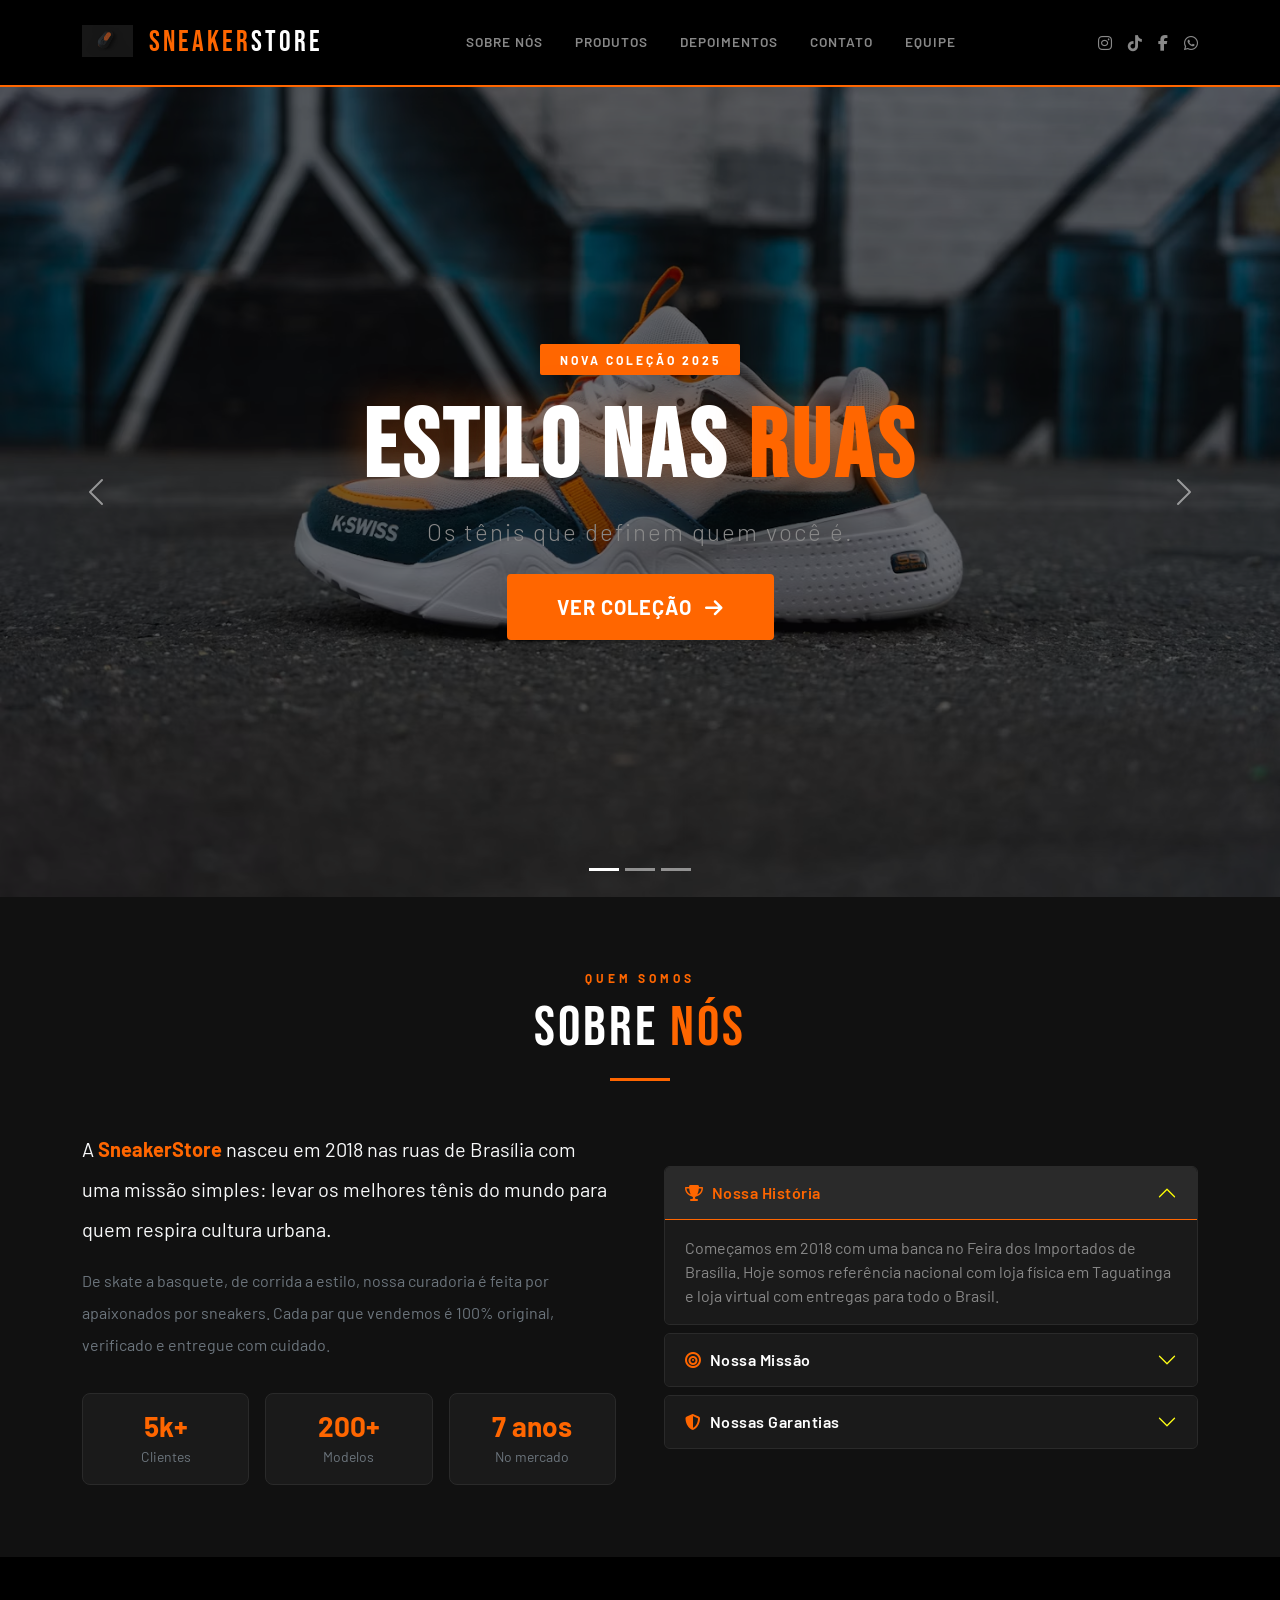
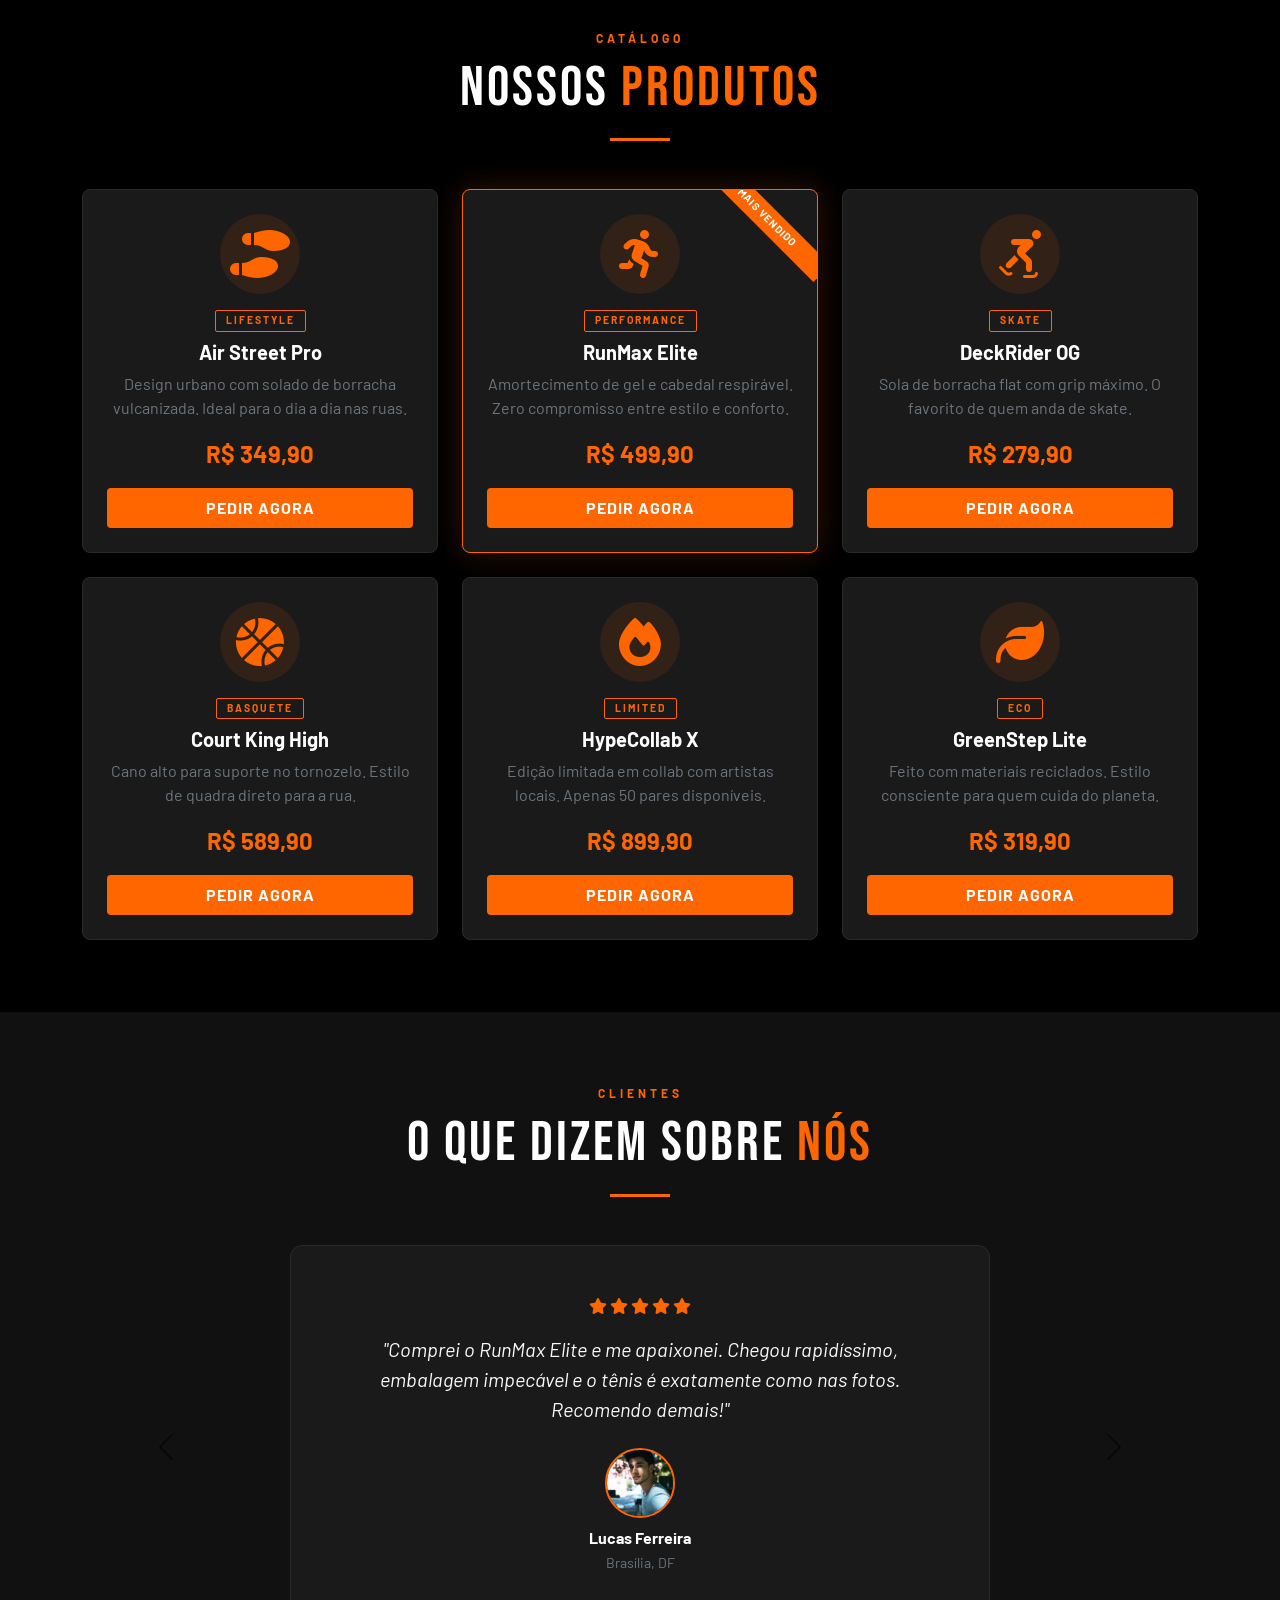
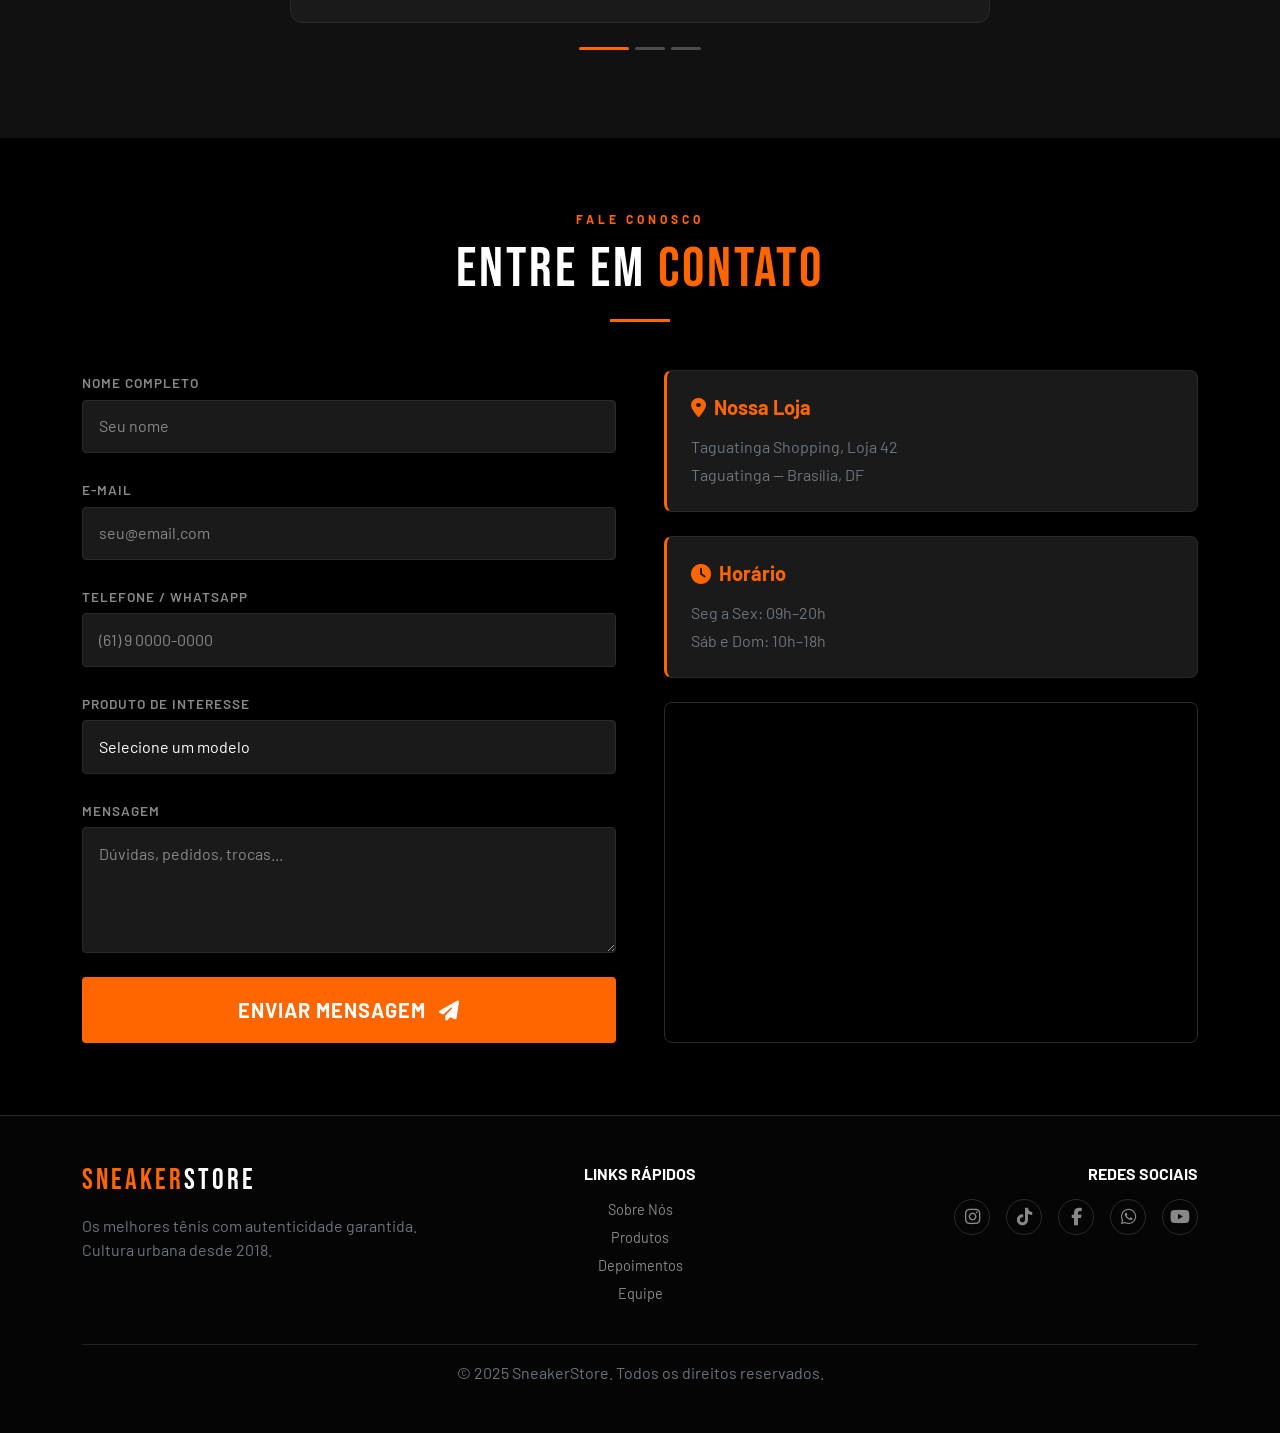
==== index.html @ 0b619783 "Part1" ====
<!DOCTYPE html>
<html lang="pt-br">
<head>
  <meta charset="UTF-8">
  <meta name="viewport" content="width=device-width, initial-scale=1.0">
  <title>SneakerStore | Tênis & Cultura Urbana</title>

  <!-- Bootstrap CSS (local) -->
  <link rel="stylesheet" href="vendor/bootstrap/bootstrap.min.css">

  <!-- Font Awesome via CDN -->
  <link rel="stylesheet" href="https://cdnjs.cloudflare.com/ajax/libs/font-awesome/6.5.0/css/all.min.css">

  <!-- Google Fonts -->
  <link href="https://fonts.googleapis.com/css2?family=Bebas+Neue&family=Barlow:wght@400;600;700&display=swap" rel="stylesheet">

  <!-- CSS Personalizado -->
  <link rel="stylesheet" href="css/estilo.css">
</head>
<body>

  <!-- ================================================
       NAVBAR
  ================================================= -->
  <nav class="navbar navbar-expand-lg navbar-dark sticky-top" id="navbar-principal">
    <div class="container">
      <a class="navbar-brand logo-marca" href="#">
        <img src="img/logo.png" alt="SneakerStore" class="img-logo">
        <span class="letra-laranja">SNEAKER</span>STORE
      </a>
      <button class="navbar-toggler border-0" type="button"
        data-bs-toggle="collapse" data-bs-target="#navMenu">
        <span class="navbar-toggler-icon"></span>
      </button>
      <div class="collapse navbar-collapse" id="navMenu">
        <ul class="navbar-nav mx-auto gap-2">
          <li class="nav-item">
            <a class="nav-link nav-link-custom" href="#sobre">Sobre Nós</a>
          </li>
          <li class="nav-item">
            <a class="nav-link nav-link-custom" href="#produtos">Produtos</a>
          </li>
          <li class="nav-item">
            <a class="nav-link nav-link-custom" href="#depoimentos">Depoimentos</a>
          </li>
          <li class="nav-item">
            <a class="nav-link nav-link-custom" href="#contato">Contato</a>
          </li>
          <li class="nav-item">
            <a class="nav-link nav-link-custom" href="equipe.html">Equipe</a>
          </li>
        </ul>
        <!-- Ícones Sociais na Navbar -->
        <div class="d-flex gap-3 align-items-center ms-lg-3 mt-3 mt-lg-0">
          <a href="#" class="icone-social" title="Instagram"><i class="fab fa-instagram"></i></a>
          <a href="#" class="icone-social" title="TikTok"><i class="fab fa-tiktok"></i></a>
          <a href="#" class="icone-social" title="Facebook"><i class="fab fa-facebook-f"></i></a>
          <a href="#" class="icone-social" title="WhatsApp"><i class="fab fa-whatsapp"></i></a>
        </div>
      </div>
    </div>
  </nav>

  <!-- ================================================
       HEADER — CAROUSEL DE DESTAQUE
  ================================================= -->
  <header>
    <div id="carouselDestaque" class="carousel slide carousel-fade" data-bs-ride="carousel" data-bs-interval="4000">
      <div class="carousel-indicators">
        <button type="button" data-bs-target="#carouselDestaque" data-bs-slide-to="0" class="active"></button>
        <button type="button" data-bs-target="#carouselDestaque" data-bs-slide-to="1"></button>
        <button type="button" data-bs-target="#carouselDestaque" data-bs-slide-to="2"></button>
      </div>

      <div class="carousel-inner">

        <!-- Slide 1 -->
        <div class="carousel-item active">
          <img src="img/destaque1.jpg" class="d-block w-100 img-banner" alt="Tênis Streetwear">
          <div class="carousel-caption-custom d-flex align-items-center justify-content-center text-center text-white">
            <div class="container">
              <p class="badge-destaque mb-3">NOVA COLEÇÃO 2025</p>
              <h1 class="display-1 fw-bold titulo-hero">
                ESTILO NAS <span class="letra-laranja">RUAS</span>
              </h1>
              <p class="lead fs-4 mb-4 subtitulo-hero">Os tênis que definem quem você é.</p>
              <a href="#produtos" class="btn btn-laranja btn-lg px-5 py-3">
                VER COLEÇÃO <i class="fas fa-arrow-right ms-2"></i>
              </a>
            </div>
          </div>
        </div>

        <!-- Slide 2 -->
        <div class="carousel-item">
          <img src="img/destaque2.jpg" class="d-block w-100 img-banner" alt="Loja de Tênis">
          <div class="carousel-caption-custom d-flex align-items-center justify-content-center text-center text-white">
            <div class="container">
              <p class="badge-destaque mb-3">FRETE GRÁTIS</p>
              <h1 class="display-1 fw-bold titulo-hero">
                COMPRAS ACIMA DE <span class="letra-laranja">R$299</span>
              </h1>
              <p class="lead fs-4 mb-4 subtitulo-hero">Entrega rápida para todo o Brasil.</p>
              <a href="#contato" class="btn btn-laranja btn-lg px-5 py-3">
                COMPRAR AGORA <i class="fas fa-shopping-cart ms-2"></i>
              </a>
            </div>
          </div>
        </div>

        <!-- Slide 3 -->
        <div class="carousel-item">
          <img src="img/destaque3.jpg" class="d-block w-100 img-banner" alt="Pessoa usando tênis">
          <div class="carousel-caption-custom d-flex align-items-center justify-content-center text-center text-white">
            <div class="container">
              <p class="badge-destaque mb-3">100% ORIGINAIS</p>
              <h1 class="display-1 fw-bold titulo-hero">
                AUTENTICIDADE <span class="letra-laranja">GARANTIDA</span>
              </h1>
              <p class="lead fs-4 mb-4 subtitulo-hero">Cada par verificado por especialistas.</p>
              <a href="#sobre" class="btn btn-outline-light btn-lg px-5 py-3">
                SAIBA MAIS <i class="fas fa-info-circle ms-2"></i>
              </a>
            </div>
          </div>
        </div>

      </div>

      <button class="carousel-control-prev" type="button" data-bs-target="#carouselDestaque" data-bs-slide="prev">
        <span class="carousel-control-prev-icon"></span>
      </button>
      <button class="carousel-control-next" type="button" data-bs-target="#carouselDestaque" data-bs-slide="next">
        <span class="carousel-control-next-icon"></span>
      </button>
    </div>
  </header>

  <!-- ================================================
       SEÇÃO 1 — SOBRE NÓS
  ================================================= -->
  <section id="sobre" class="py-5 secao-escura">
    <div class="container py-4">
      <div class="text-center mb-5">
        <span class="secao-label">QUEM SOMOS</span>
        <h2 class="secao-titulo">Sobre <span class="letra-laranja">Nós</span></h2>
        <div class="divisor-laranja mx-auto"></div>
      </div>

      <div class="row align-items-center g-5">
        <div class="col-lg-6">
          <p class="fs-5 text-light lh-lg">
            A <strong class="letra-laranja">SneakerStore</strong> nasceu em 2018 nas ruas de Brasília com uma missão simples: levar os melhores tênis do mundo para quem respira cultura urbana.
          </p>
          <p class="text-secondary lh-lg">
            De skate a basquete, de corrida a estilo, nossa curadoria é feita por apaixonados por sneakers. Cada par que vendemos é 100% original, verificado e entregue com cuidado.
          </p>
          <div class="row g-3 mt-3">
            <div class="col-4 text-center">
              <div class="stat-box p-3">
                <h3 class="letra-laranja fw-bold mb-0">5k+</h3>
                <small class="text-secondary">Clientes</small>
              </div>
            </div>
            <div class="col-4 text-center">
              <div class="stat-box p-3">
                <h3 class="letra-laranja fw-bold mb-0">200+</h3>
                <small class="text-secondary">Modelos</small>
              </div>
            </div>
            <div class="col-4 text-center">
              <div class="stat-box p-3">
                <h3 class="letra-laranja fw-bold mb-0">7 anos</h3>
                <small class="text-secondary">No mercado</small>
              </div>
            </div>
          </div>
        </div>

        <div class="col-lg-6">
          <!-- ACCORDION SOBRE -->
          <div class="accordion accordion-custom" id="accordionSobre">
            <div class="accordion-item accordion-item-custom">
              <h2 class="accordion-header">
                <button class="accordion-button accordion-btn-custom" type="button"
                  data-bs-toggle="collapse" data-bs-target="#acc1">
                  <i class="fas fa-trophy me-2 letra-laranja"></i> Nossa História
                </button>
              </h2>
              <div id="acc1" class="accordion-collapse collapse show" data-bs-parent="#accordionSobre">
                <div class="accordion-body accordion-body-custom">
                  Começamos em 2018 com uma banca no Feira dos Importados de Brasília. Hoje somos referência nacional com loja física em Taguatinga e loja virtual com entregas para todo o Brasil.
                </div>
              </div>
            </div>

            <div class="accordion-item accordion-item-custom mt-2">
              <h2 class="accordion-header">
                <button class="accordion-button accordion-btn-custom collapsed" type="button"
                  data-bs-toggle="collapse" data-bs-target="#acc2">
                  <i class="fas fa-bullseye me-2 letra-laranja"></i> Nossa Missão
                </button>
              </h2>
              <div id="acc2" class="accordion-collapse collapse" data-bs-parent="#accordionSobre">
                <div class="accordion-body accordion-body-custom">
                  Democratizar o acesso aos melhores sneakers com autenticidade garantida, preço justo e atendimento que respeita a cultura do cliente.
                </div>
              </div>
            </div>

            <div class="accordion-item accordion-item-custom mt-2">
              <h2 class="accordion-header">
                <button class="accordion-button accordion-btn-custom collapsed" type="button"
                  data-bs-toggle="collapse" data-bs-target="#acc3">
                  <i class="fas fa-shield-alt me-2 letra-laranja"></i> Nossas Garantias
                </button>
              </h2>
              <div id="acc3" class="accordion-collapse collapse" data-bs-parent="#accordionSobre">
                <div class="accordion-body accordion-body-custom">
                  100% originais, troca grátis em até 30 dias, parcelamento em até 12x sem juros e entrega expressa para o Distrito Federal.
                </div>
              </div>
            </div>
          </div>
        </div>
      </div>
    </div>
  </section>

  <!-- ================================================
       SEÇÃO 2 — PRODUTOS
  ================================================= -->
  <section id="produtos" class="py-5 bg-black text-white">
    <div class="container py-4">
      <div class="text-center mb-5">
        <span class="secao-label">CATÁLOGO</span>
        <h2 class="secao-titulo">Nossos <span class="letra-laranja">Produtos</span></h2>
        <div class="divisor-laranja mx-auto"></div>
      </div>

      <div class="row g-4">

        <div class="col-md-6 col-lg-4">
          <div class="card card-produto h-100">
            <div class="card-body p-4 d-flex flex-column align-items-center text-center">
              <div class="icone-tenis mb-3">
                <i class="fas fa-shoe-prints fa-3x letra-laranja"></i>
              </div>
              <span class="badge-categoria mb-2">LIFESTYLE</span>
              <h5 class="fw-bold text-white">Air Street Pro</h5>
              <p class="text-secondary flex-grow-1">Design urbano com solado de borracha vulcanizada. Ideal para o dia a dia nas ruas.</p>
              <p class="fs-4 fw-bold letra-laranja mb-3">R$ 349,90</p>
              <a href="#contato" class="btn btn-laranja w-100">Pedir Agora</a>
            </div>
          </div>
        </div>

        <div class="col-md-6 col-lg-4">
          <div class="card card-produto card-destaque-produto h-100">
            <div class="badge-mais-vendido">MAIS VENDIDO</div>
            <div class="card-body p-4 d-flex flex-column align-items-center text-center">
              <div class="icone-tenis mb-3">
                <i class="fas fa-running fa-3x letra-laranja"></i>
              </div>
              <span class="badge-categoria mb-2">PERFORMANCE</span>
              <h5 class="fw-bold text-white">RunMax Elite</h5>
              <p class="text-secondary flex-grow-1">Amortecimento de gel e cabedal respirável. Zero compromisso entre estilo e conforto.</p>
              <p class="fs-4 fw-bold letra-laranja mb-3">R$ 499,90</p>
              <a href="#contato" class="btn btn-laranja w-100">Pedir Agora</a>
            </div>
          </div>
        </div>

        <div class="col-md-6 col-lg-4">
          <div class="card card-produto h-100">
            <div class="card-body p-4 d-flex flex-column align-items-center text-center">
              <div class="icone-tenis mb-3">
                <i class="fas fa-skating fa-3x letra-laranja"></i>
              </div>
              <span class="badge-categoria mb-2">SKATE</span>
              <h5 class="fw-bold text-white">DeckRider OG</h5>
              <p class="text-secondary flex-grow-1">Sola de borracha flat com grip máximo. O favorito de quem anda de skate.</p>
              <p class="fs-4 fw-bold letra-laranja mb-3">R$ 279,90</p>
              <a href="#contato" class="btn btn-laranja w-100">Pedir Agora</a>
            </div>
          </div>
        </div>

        <div class="col-md-6 col-lg-4">
          <div class="card card-produto h-100">
            <div class="card-body p-4 d-flex flex-column align-items-center text-center">
              <div class="icone-tenis mb-3">
                <i class="fas fa-basketball-ball fa-3x letra-laranja"></i>
              </div>
              <span class="badge-categoria mb-2">BASQUETE</span>
              <h5 class="fw-bold text-white">Court King High</h5>
              <p class="text-secondary flex-grow-1">Cano alto para suporte no tornozelo. Estilo de quadra direto para a rua.</p>
              <p class="fs-4 fw-bold letra-laranja mb-3">R$ 589,90</p>
              <a href="#contato" class="btn btn-laranja w-100">Pedir Agora</a>
            </div>
          </div>
        </div>

        <div class="col-md-6 col-lg-4">
          <div class="card card-produto h-100">
            <div class="card-body p-4 d-flex flex-column align-items-center text-center">
              <div class="icone-tenis mb-3">
                <i class="fas fa-fire fa-3x letra-laranja"></i>
              </div>
              <span class="badge-categoria mb-2">LIMITED</span>
              <h5 class="fw-bold text-white">HypeCollab X</h5>
              <p class="text-secondary flex-grow-1">Edição limitada em collab com artistas locais. Apenas 50 pares disponíveis.</p>
              <p class="fs-4 fw-bold letra-laranja mb-3">R$ 899,90</p>
              <a href="#contato" class="btn btn-laranja w-100">Pedir Agora</a>
            </div>
          </div>
        </div>

        <div class="col-md-6 col-lg-4">
          <div class="card card-produto h-100">
            <div class="card-body p-4 d-flex flex-column align-items-center text-center">
              <div class="icone-tenis mb-3">
                <i class="fas fa-leaf fa-3x letra-laranja"></i>
              </div>
              <span class="badge-categoria mb-2">ECO</span>
              <h5 class="fw-bold text-white">GreenStep Lite</h5>
              <p class="text-secondary flex-grow-1">Feito com materiais reciclados. Estilo consciente para quem cuida do planeta.</p>
              <p class="fs-4 fw-bold letra-laranja mb-3">R$ 319,90</p>
              <a href="#contato" class="btn btn-laranja w-100">Pedir Agora</a>
            </div>
          </div>
        </div>

      </div>
    </div>
  </section>

  <!-- ================================================
       SEÇÃO 3 — DEPOIMENTOS (CAROUSEL)
  ================================================= -->
  <section id="depoimentos" class="py-5 secao-escura">
    <div class="container py-4">
      <div class="text-center mb-5">
        <span class="secao-label">CLIENTES</span>
        <h2 class="secao-titulo">O que dizem sobre <span class="letra-laranja">nós</span></h2>
        <div class="divisor-laranja mx-auto"></div>
      </div>

      <div id="carouselDepoimentos" class="carousel slide" data-bs-ride="carousel" data-bs-interval="5000">
        <div class="carousel-inner">

          <div class="carousel-item active">
            <div class="depoimento-card mx-auto text-center p-5">
              <div class="estrelas mb-3">
                <i class="fas fa-star letra-laranja"></i>
                <i class="fas fa-star letra-laranja"></i>
                <i class="fas fa-star letra-laranja"></i>
                <i class="fas fa-star letra-laranja"></i>
                <i class="fas fa-star letra-laranja"></i>
              </div>
              <p class="fs-5 text-light fst-italic mb-4">
                "Comprei o RunMax Elite e me apaixonei. Chegou rapidíssimo, embalagem impecável e o tênis é exatamente como nas fotos. Recomendo demais!"
              </p>
              <div class="depoimento-avatar mx-auto mb-2">
                <img src="img/depoimento1.jpg" alt="Lucas Ferreira" class="img-depoimento">
              </div>
              <strong class="text-white d-block">Lucas Ferreira</strong>
              <small class="text-secondary">Brasília, DF</small>
            </div>
          </div>

          <div class="carousel-item">
            <div class="depoimento-card mx-auto text-center p-5">
              <div class="estrelas mb-3">
                <i class="fas fa-star letra-laranja"></i>
                <i class="fas fa-star letra-laranja"></i>
                <i class="fas fa-star letra-laranja"></i>
                <i class="fas fa-star letra-laranja"></i>
                <i class="fas fa-star letra-laranja"></i>
              </div>
              <p class="fs-5 text-light fst-italic mb-4">
                "Melhor loja de sneakers de Brasília, sem dúvida. Atendimento super atencioso e o produto chegou autenticado. Já é a terceira vez que compro!"
              </p>
              <div class="depoimento-avatar mx-auto mb-2">
                <img src="img/depoimento2.jpg" alt="Ana Carolina Silva" class="img-depoimento">
              </div>
              <strong class="text-white d-block">Ana Carolina Silva</strong>
              <small class="text-secondary">Taguatinga, DF</small>
            </div>
          </div>

          <div class="carousel-item">
            <div class="depoimento-card mx-auto text-center p-5">
              <div class="estrelas mb-3">
                <i class="fas fa-star letra-laranja"></i>
                <i class="fas fa-star letra-laranja"></i>
                <i class="fas fa-star letra-laranja"></i>
                <i class="fas fa-star letra-laranja"></i>
                <i class="fas fa-star-half-alt letra-laranja"></i>
              </div>
              <p class="fs-5 text-light fst-italic mb-4">
                "O HypeCollab X é simplesmente incrível. Edição limitada de verdade, design único. Valeu cada centavo. Parabéns à equipe SneakerStore!"
              </p>
              <div class="depoimento-avatar mx-auto mb-2">
                <img src="img/depoimento3.jpg" alt="Rafael Mendes" class="img-depoimento">
              </div>
              <strong class="text-white d-block">Rafael Mendes</strong>
              <small class="text-secondary">Samambaia, DF</small>
            </div>
          </div>

        </div>
        <button class="carousel-control-prev" type="button" data-bs-target="#carouselDepoimentos" data-bs-slide="prev">
          <span class="carousel-control-prev-icon" style="filter: invert(1) sepia(1) saturate(5) hue-rotate(0deg);"></span>
        </button>
        <button class="carousel-control-next" type="button" data-bs-target="#carouselDepoimentos" data-bs-slide="next">
          <span class="carousel-control-next-icon" style="filter: invert(1) sepia(1) saturate(5) hue-rotate(0deg);"></span>
        </button>
        <div class="carousel-indicators position-relative mt-4">
          <button type="button" data-bs-target="#carouselDepoimentos" data-bs-slide-to="0" class="active indicador-custom"></button>
          <button type="button" data-bs-target="#carouselDepoimentos" data-bs-slide-to="1" class="indicador-custom"></button>
          <button type="button" data-bs-target="#carouselDepoimentos" data-bs-slide-to="2" class="indicador-custom"></button>
        </div>
      </div>
    </div>
  </section>

  <!-- ================================================
       SEÇÃO 4 — CONTATO + MAPA
  ================================================= -->
  <section id="contato" class="py-5 bg-black text-white">
    <div class="container py-4">
      <div class="text-center mb-5">
        <span class="secao-label">FALE CONOSCO</span>
        <h2 class="secao-titulo">Entre em <span class="letra-laranja">Contato</span></h2>
        <div class="divisor-laranja mx-auto"></div>
      </div>

      <div class="row g-5">
        <!-- Formulário -->
        <div class="col-lg-6">
          <form class="formulario-custom">
            <div class="mb-4">
              <label class="form-label label-custom">Nome Completo</label>
              <input type="text" class="form-control input-custom" placeholder="Seu nome">
            </div>
            <div class="mb-4">
              <label class="form-label label-custom">E-mail</label>
              <input type="email" class="form-control input-custom" placeholder="seu@email.com">
            </div>
            <div class="mb-4">
              <label class="form-label label-custom">Telefone / WhatsApp</label>
              <input type="tel" class="form-control input-custom" placeholder="(61) 9 0000-0000">
            </div>
            <div class="mb-4">
              <label class="form-label label-custom">Produto de Interesse</label>
              <select class="form-select input-custom">
                <option value="" disabled selected>Selecione um modelo</option>
                <option>Air Street Pro — R$ 349,90</option>
                <option>RunMax Elite — R$ 499,90</option>
                <option>DeckRider OG — R$ 279,90</option>
                <option>Court King High — R$ 589,90</option>
                <option>HypeCollab X — R$ 899,90</option>
                <option>GreenStep Lite — R$ 319,90</option>
              </select>
            </div>
            <div class="mb-4">
              <label class="form-label label-custom">Mensagem</label>
              <textarea class="form-control input-custom" rows="4" placeholder="Dúvidas, pedidos, trocas..."></textarea>
            </div>
            <button type="submit" class="btn btn-laranja w-100 py-3 fw-bold fs-5">
              ENVIAR MENSAGEM <i class="fas fa-paper-plane ms-2"></i>
            </button>
          </form>
        </div>

        <!-- Mapa + Info -->
        <div class="col-lg-6 d-flex flex-column gap-4">
          <div class="info-contato-box p-4">
            <h5 class="fw-bold letra-laranja mb-3"><i class="fas fa-map-marker-alt me-2"></i>Nossa Loja</h5>
            <p class="text-secondary mb-1">Taguatinga Shopping, Loja 42</p>
            <p class="text-secondary mb-0">Taguatinga — Brasília, DF</p>
          </div>
          <div class="info-contato-box p-4">
            <h5 class="fw-bold letra-laranja mb-3"><i class="fas fa-clock me-2"></i>Horário</h5>
            <p class="text-secondary mb-1">Seg a Sex: 09h–20h</p>
            <p class="text-secondary mb-0">Sáb e Dom: 10h–18h</p>
          </div>

          <!-- Google Maps Embed -->
          <div class="mapa-box flex-grow-1">
            <iframe
              src="https://www.google.com/maps/embed?pb=!1m18!1m12!1m3!1d4967.784203150951!2d-48.0488815133431!3d-15.841453745627652!2m3!1f0!2f0!3f0!3m2!1i1024!2i768!4f13.1!3m3!1m2!1s0x935a328bd8bc60c1%3A0xd082313d70393121!2sTaguatinga%20Shopping!5e1!3m2!1spt-BR!2sbr!4v1780951638859!5m2!1spt-BR!2sbr"
              width="100%" height="250" style="border:0; border-radius: 8px;" allowfullscreen="" loading="lazy">
            </iframe>
          </div>
        </div>
      </div>
    </div>
  </section>

  <!-- ================================================
       RODAPÉ
  ================================================= -->
  <footer class="footer-custom py-5">
    <div class="container">
      <div class="row g-4">
        <div class="col-md-4">
          <h4 class="logo-marca mb-3"><span class="letra-laranja">SNEAKER</span>STORE</h4>
          <p class="text-secondary">Os melhores tênis com autenticidade garantida. Cultura urbana desde 2018.</p>
        </div>
        <div class="col-md-4 text-md-center">
          <h6 class="text-white fw-bold mb-3">LINKS RÁPIDOS</h6>
          <ul class="list-unstyled">
            <li><a href="#sobre" class="footer-link">Sobre Nós</a></li>
            <li><a href="#produtos" class="footer-link">Produtos</a></li>
            <li><a href="#depoimentos" class="footer-link">Depoimentos</a></li>
            <li><a href="equipe.html" class="footer-link">Equipe</a></li>
          </ul>
        </div>
        <div class="col-md-4 text-md-end">
          <h6 class="text-white fw-bold mb-3">REDES SOCIAIS</h6>
          <div class="d-flex gap-3 justify-content-md-end">
            <a href="#" class="icone-social-footer"><i class="fab fa-instagram"></i></a>
            <a href="#" class="icone-social-footer"><i class="fab fa-tiktok"></i></a>
            <a href="#" class="icone-social-footer"><i class="fab fa-facebook-f"></i></a>
            <a href="#" class="icone-social-footer"><i class="fab fa-whatsapp"></i></a>
            <a href="#" class="icone-social-footer"><i class="fab fa-youtube"></i></a>
          </div>
        </div>
      </div>
      <hr class="border-secondary mt-4">
      <p class="text-center text-secondary mb-0 mt-3">
        &copy; 2025 SneakerStore. Todos os direitos reservados.
      </p>
    </div>
  </footer>

  <!-- Bootstrap JS (local) -->
  <script src="vendor/bootstrap/bootstrap.bundle.min.js"></script>
  <!-- Script personalizado -->
  <script src="js/script.js"></script>
</body>
</html>
---- css/estilo.css ----
/* ===================================================
   SNEAKERSTORE — CSS PERSONALIZADO
   Tema: Street/Urbano — Preto & Laranja
   =================================================== */

/* --- VARIÁVEIS DE COR (mesmas cores da logo) --- */
:root {
  --laranja: #ff6600;
  --laranja-escuro: #cc5200;
  --preto: #000000;
  --preto-suave: #111111;
  --cinza-escuro: #1a1a1a;
  --cinza-medio: #2a2a2a;
  --cinza-texto: #888888;
  --branco: #ffffff;
}

/* --- RESET & BASE --- */
* {
  margin: 0;
  padding: 0;
  box-sizing: border-box;
}

body {
  font-family: 'Barlow', sans-serif;
  background-color: var(--preto);
  color: var(--branco);
  scroll-behavior: smooth;
}

/* --- UTILITÁRIO: CLASSE LARANJA --- */
.letra-laranja {
  color: var(--laranja) !important;
}

/* --- LOGO --- */
.img-logo {
  height: 32px;
  width: auto;
  object-fit: contain;
  margin-right: 8px;
  vertical-align: middle;
}


#navbar-principal {
  background-color: rgba(0, 0, 0, 0.97) !important;
  border-bottom: 2px solid var(--laranja);
  padding: 1rem 0;
  transition: all 0.3s ease;
}

.logo-marca {
  font-family: 'Bebas Neue', cursive;
  font-size: 1.8rem;
  letter-spacing: 3px;
  color: var(--branco) !important;
  text-decoration: none;
}

.nav-link-custom {
  color: var(--cinza-texto) !important;
  font-weight: 600;
  letter-spacing: 1px;
  text-transform: uppercase;
  font-size: 0.85rem;
  padding: 0.5rem 0.75rem !important;
  position: relative;
  transition: color 0.3s ease;
}

.nav-link-custom::after {
  content: '';
  position: absolute;
  bottom: 0;
  left: 50%;
  transform: translateX(-50%);
  width: 0;
  height: 2px;
  background: var(--laranja);
  transition: width 0.3s ease;
}

.nav-link-custom:hover,
.nav-link-custom.ativo {
  color: var(--laranja) !important;
}

.nav-link-custom:hover::after,
.nav-link-custom.ativo::after {
  width: 80%;
}

/* Ícones sociais na navbar */
.icone-social {
  color: var(--cinza-texto);
  font-size: 1rem;
  text-decoration: none;
  transition: color 0.3s ease, transform 0.3s ease;
}

.icone-social:hover {
  color: var(--laranja);
  transform: translateY(-2px);
}

/* --- BOTÃO LARANJA PERSONALIZADO --- */
.btn-laranja {
  background-color: var(--laranja);
  color: var(--branco);
  border: 2px solid var(--laranja);
  font-weight: 700;
  letter-spacing: 1px;
  text-transform: uppercase;
  border-radius: 4px;
  transition: all 0.3s ease;
}

.btn-laranja:hover {
  background-color: transparent;
  color: var(--laranja);
  border-color: var(--laranja);
}

/* --- HERO / BANNER --- */
.banner-hero {
  min-height: 90vh;
  width: 100%;
  position: relative;
}

.slide-1 {
  background: linear-gradient(135deg, var(--preto) 50%, #331400 100%);
}

.slide-2 {
  background: linear-gradient(135deg, #331400 0%, var(--preto) 60%);
}

.slide-3 {
  background: radial-gradient(ellipse at center, #1a0a00 0%, var(--preto) 70%);
}

.titulo-hero {
  font-family: 'Bebas Neue', cursive;
  font-size: clamp(3rem, 8vw, 6rem);
  letter-spacing: 4px;
  text-shadow: 0 0 40px rgba(255, 102, 0, 0.4);
}

.subtitulo-hero {
  color: var(--cinza-texto);
  letter-spacing: 2px;
}

.badge-destaque {
  display: inline-block;
  background: var(--laranja);
  color: var(--branco);
  font-size: 0.75rem;
  font-weight: 700;
  letter-spacing: 3px;
  padding: 0.4rem 1.2rem;
  border-radius: 2px;
}

/* --- SEÇÕES --- */
.secao-escura {
  background-color: var(--preto-suave);
}

.secao-label {
  display: block;
  color: var(--laranja);
  font-size: 0.75rem;
  font-weight: 700;
  letter-spacing: 4px;
  text-transform: uppercase;
  margin-bottom: 0.5rem;
}

.secao-titulo {
  font-family: 'Bebas Neue', cursive;
  font-size: clamp(2rem, 5vw, 3.5rem);
  letter-spacing: 3px;
  color: var(--branco);
}

.divisor-laranja {
  width: 60px;
  height: 3px;
  background: var(--laranja);
  margin-top: 1rem;
}

/* --- STATS --- */
.stat-box {
  border: 1px solid var(--cinza-medio);
  border-radius: 8px;
  background: var(--cinza-escuro);
  transition: border-color 0.3s ease;
}

.stat-box:hover {
  border-color: var(--laranja);
}

/* --- ACCORDION CUSTOMIZADO --- */
.accordion-item-custom {
  background: var(--cinza-escuro) !important;
  border: 1px solid var(--cinza-medio) !important;
  border-radius: 6px !important;
  overflow: hidden;
}

.accordion-btn-custom {
  background: var(--cinza-escuro) !important;
  color: var(--branco) !important;
  font-weight: 600;
  letter-spacing: 0.5px;
  box-shadow: none !important;
}

.accordion-btn-custom:not(.collapsed) {
  background: var(--cinza-medio) !important;
  color: var(--laranja) !important;
}

.accordion-btn-custom::after {
  filter: invert(1) sepia(1) saturate(5) hue-rotate(0deg);
}

.accordion-body-custom {
  background: var(--cinza-escuro) !important;
  color: var(--cinza-texto);
  border-top: 1px solid var(--laranja) !important;
}

/* --- CARDS DE PRODUTO --- */
.card-produto {
  background: var(--cinza-escuro) !important;
  border: 1px solid var(--cinza-medio) !important;
  border-radius: 8px;
  transition: all 0.3s ease;
  position: relative;
  overflow: hidden;
}

.card-produto::before {
  content: '';
  position: absolute;
  top: 0;
  left: 0;
  width: 3px;
  height: 100%;
  background: var(--laranja);
  transform: scaleY(0);
  transition: transform 0.3s ease;
}

.card-produto:hover {
  border-color: var(--laranja) !important;
  transform: translateY(-5px);
  box-shadow: 0 15px 40px rgba(255, 102, 0, 0.15);
}

.card-produto:hover::before {
  transform: scaleY(1);
}

.card-destaque-produto {
  border-color: var(--laranja) !important;
  box-shadow: 0 0 30px rgba(255, 102, 0, 0.2);
}

.badge-mais-vendido {
  position: absolute;
  top: 16px;
  right: -28px;
  background: var(--laranja);
  color: var(--branco);
  font-size: 0.65rem;
  font-weight: 700;
  letter-spacing: 1px;
  padding: 4px 40px;
  transform: rotate(45deg);
}

.badge-categoria {
  display: inline-block;
  background: transparent;
  border: 1px solid var(--laranja);
  color: var(--laranja);
  font-size: 0.65rem;
  font-weight: 700;
  letter-spacing: 2px;
  padding: 2px 10px;
  border-radius: 2px;
}

.icone-tenis {
  width: 80px;
  height: 80px;
  background: rgba(255, 102, 0, 0.1);
  border-radius: 50%;
  display: flex;
  align-items: center;
  justify-content: center;
}

/* --- DEPOIMENTOS --- */
.depoimento-card {
  max-width: 700px;
  background: var(--cinza-escuro);
  border: 1px solid var(--cinza-medio);
  border-radius: 12px;
}

.indicador-custom {
  width: 30px !important;
  height: 3px !important;
  background-color: var(--cinza-texto) !important;
  border: none !important;
  border-radius: 2px;
  transition: background-color 0.3s ease, width 0.3s ease;
}

.indicador-custom.active {
  background-color: var(--laranja) !important;
  width: 50px !important;
}

/* --- FORMULÁRIO DE CONTATO --- */
.input-custom {
  background: var(--cinza-escuro) !important;
  border: 1px solid var(--cinza-medio) !important;
  color: var(--branco) !important;
  border-radius: 4px;
  padding: 0.85rem 1rem;
  transition: border-color 0.3s ease;
}

.input-custom::placeholder {
  color: var(--cinza-texto) !important;
}

.input-custom:focus {
  border-color: var(--laranja) !important;
  box-shadow: 0 0 0 2px rgba(255, 102, 0, 0.2) !important;
}

.label-custom {
  color: var(--cinza-texto);
  font-size: 0.85rem;
  font-weight: 600;
  letter-spacing: 1px;
  text-transform: uppercase;
  margin-bottom: 0.4rem;
}

/* --- MAPA & INFO CONTATO --- */
.info-contato-box {
  background: var(--cinza-escuro);
  border: 1px solid var(--cinza-medio);
  border-radius: 8px;
  border-left: 3px solid var(--laranja);
}

.mapa-box {
  border-radius: 8px;
  overflow: hidden;
  border: 1px solid var(--cinza-medio);
  min-height: 250px;
}

/* --- RODAPÉ --- */
.footer-custom {
  background: #050505;
  border-top: 1px solid var(--cinza-medio);
}

.footer-link {
  color: var(--cinza-texto);
  text-decoration: none;
  display: block;
  margin-bottom: 0.4rem;
  font-size: 0.9rem;
  transition: color 0.3s ease;
}

.footer-link:hover {
  color: var(--laranja);
}

.icone-social-footer {
  color: var(--cinza-texto);
  font-size: 1.1rem;
  text-decoration: none;
  width: 36px;
  height: 36px;
  border: 1px solid var(--cinza-medio);
  border-radius: 50%;
  display: flex;
  align-items: center;
  justify-content: center;
  transition: all 0.3s ease;
}

.icone-social-footer:hover {
  color: var(--laranja);
  border-color: var(--laranja);
  transform: translateY(-3px);
}

/* --- PÁGINA EQUIPE --- */
.equipe-hero {
  min-height: 40vh;
  background: linear-gradient(135deg, var(--preto) 60%, #1a0a00 100%);
  border-bottom: 2px solid var(--laranja);
}

.card-membro {
  background: var(--cinza-escuro) !important;
  border: 1px solid var(--cinza-medio) !important;
  border-radius: 12px;
  transition: all 0.3s ease;
}

.card-membro:hover {
  border-color: var(--laranja) !important;
  transform: translateY(-5px);
  box-shadow: 0 15px 40px rgba(255, 102, 0, 0.1);
}

.avatar-membro {
  width: 100px;
  height: 100px;
  background: rgba(255, 102, 0, 0.1);
  border: 2px solid var(--laranja);
  border-radius: 50%;
  display: flex;
  align-items: center;
  justify-content: center;
}

.cargo-badge {
  display: inline-block;
  background: var(--laranja);
  color: var(--branco);
  font-size: 0.7rem;
  font-weight: 700;
  letter-spacing: 2px;
  padding: 3px 12px;
  border-radius: 2px;
  text-transform: uppercase;
}

/* --- IMAGENS DO CAROUSEL --- */
.img-banner {
  width: 100%;
  height: 90vh;
  object-fit: cover;
  filter: brightness(0.45);
}

.carousel-caption-custom {
  position: absolute;
  top: 0;
  left: 0;
  width: 100%;
  height: 100%;
}

/* --- IMAGEM DE DEPOIMENTO --- */
.img-depoimento {
  width: 70px;
  height: 70px;
  border-radius: 50%;
  object-fit: cover;
  border: 2px solid var(--laranja);
}

/* --- IMAGEM DE EQUIPE --- */
.avatar-membro-foto {
  width: 120px;
  height: 120px;
  border-radius: 50%;
  overflow: hidden;
  border: 3px solid var(--laranja);
}

.img-equipe {
  width: 100%;
  height: 100%;
  object-fit: cover;
}


@media (max-width: 768px) {
  .titulo-hero {
    font-size: 2.5rem;
  }

  .banner-hero {
    min-height: 70vh;
  }

  .depoimento-card {
    margin: 0 1rem;
    padding: 2rem !important;
  }

  .secao-titulo {
    font-size: 2rem;
  }
}

@media (max-width: 576px) {
  .logo-marca {
    font-size: 1.4rem;
  }

  .banner-hero {
    min-height: 60vh;
  }
}
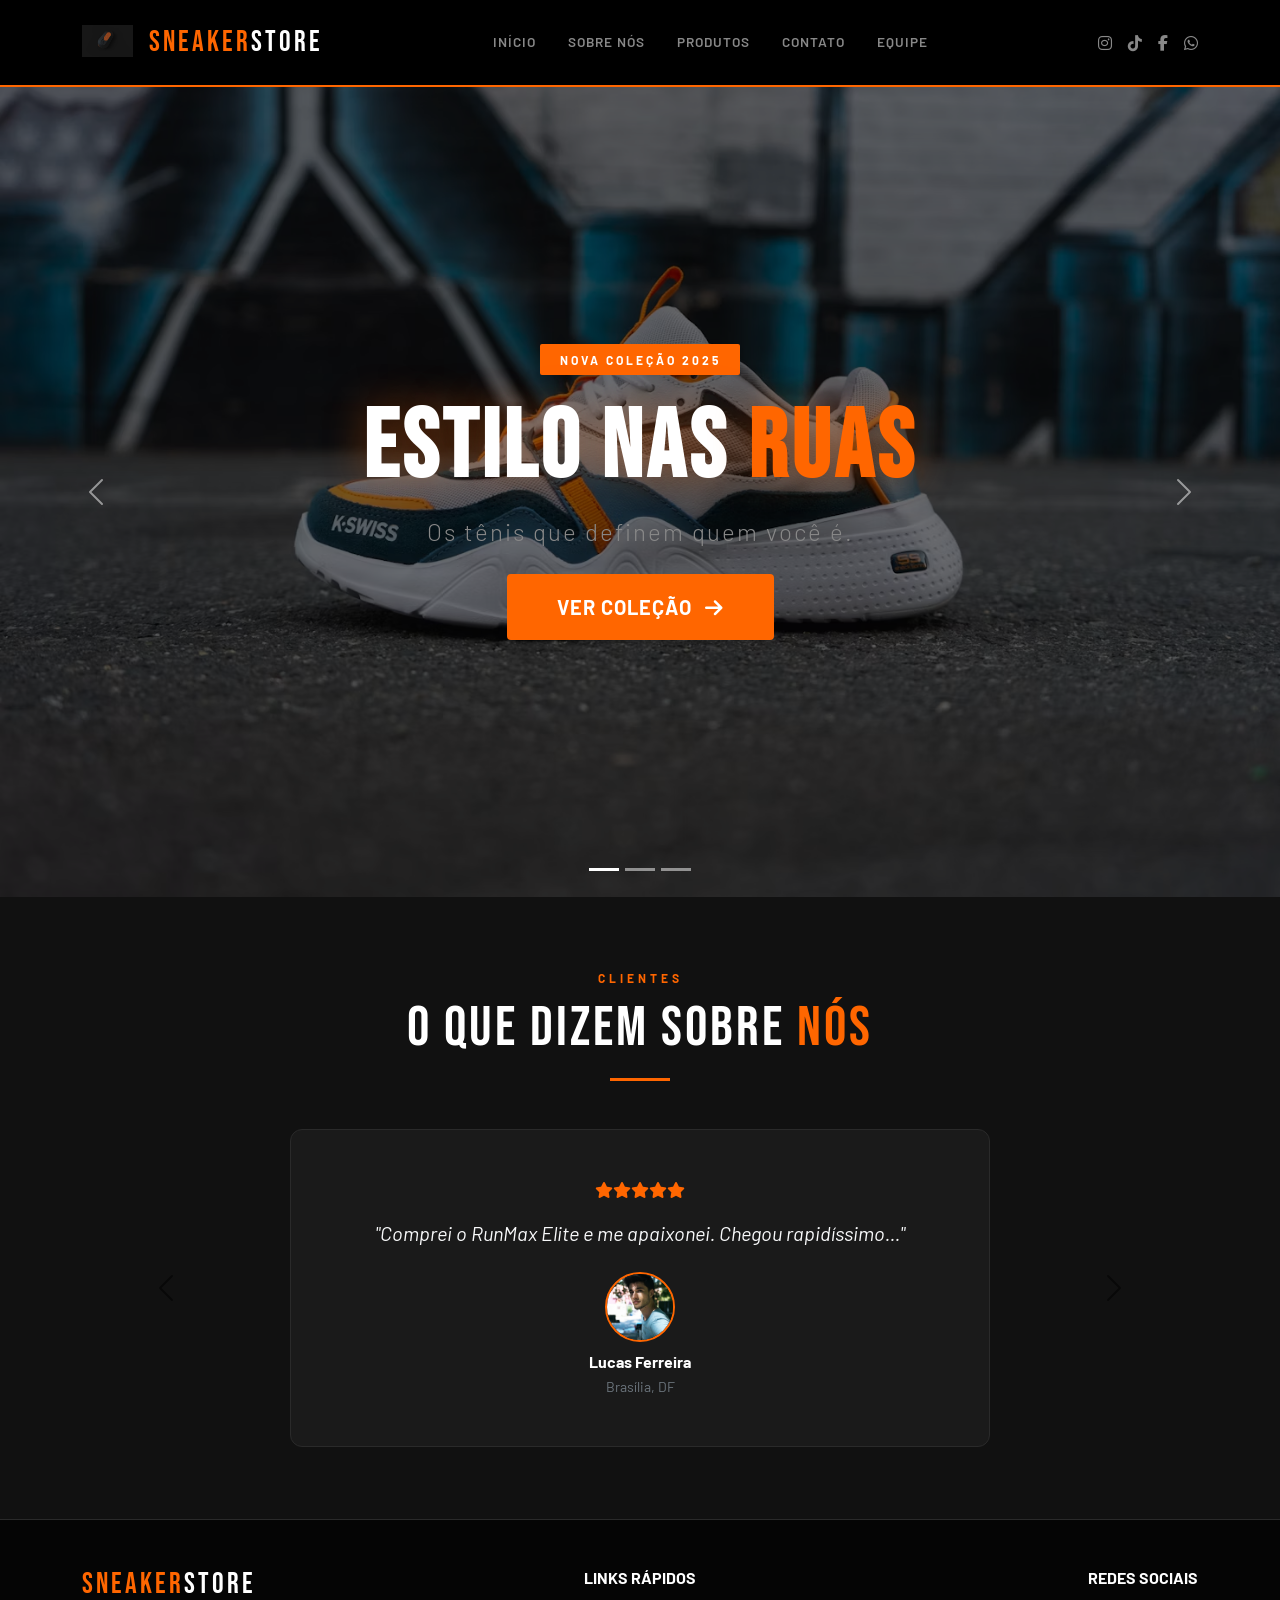
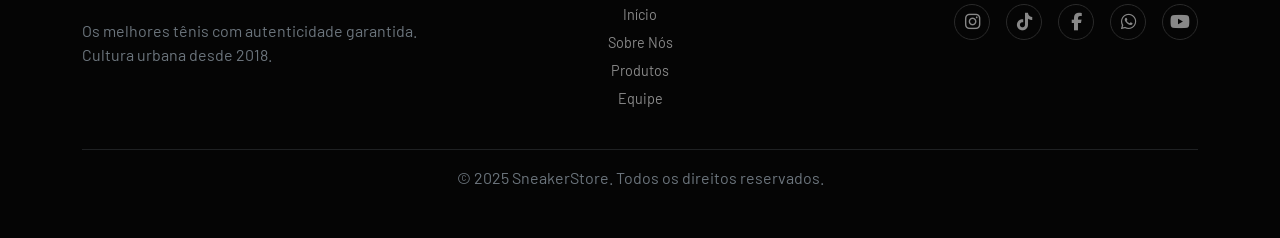
==== commit cb55cfc3: "commit2" ====
--- a/index.html
+++ b/index.html
@@ -4,66 +4,40 @@
   <meta charset="UTF-8">
   <meta name="viewport" content="width=device-width, initial-scale=1.0">
   <title>SneakerStore | Tênis & Cultura Urbana</title>
-
-  <!-- Bootstrap CSS (local) -->
   <link rel="stylesheet" href="vendor/bootstrap/bootstrap.min.css">
-
-  <!-- Font Awesome via CDN -->
   <link rel="stylesheet" href="https://cdnjs.cloudflare.com/ajax/libs/font-awesome/6.5.0/css/all.min.css">
-
-  <!-- Google Fonts -->
   <link href="https://fonts.googleapis.com/css2?family=Bebas+Neue&family=Barlow:wght@400;600;700&display=swap" rel="stylesheet">
-
-  <!-- CSS Personalizado -->
   <link rel="stylesheet" href="css/estilo.css">
 </head>
 <body>
 
-  <!-- ================================================
-       NAVBAR
-  ================================================= -->
   <nav class="navbar navbar-expand-lg navbar-dark sticky-top" id="navbar-principal">
     <div class="container">
-      <a class="navbar-brand logo-marca" href="#">
+      <a class="navbar-brand logo-marca" href="index.html">
         <img src="img/logo.png" alt="SneakerStore" class="img-logo">
         <span class="letra-laranja">SNEAKER</span>STORE
       </a>
-      <button class="navbar-toggler border-0" type="button"
-        data-bs-toggle="collapse" data-bs-target="#navMenu">
+      <button class="navbar-toggler border-0" type="button" data-bs-toggle="collapse" data-bs-target="#navMenu">
         <span class="navbar-toggler-icon"></span>
       </button>
       <div class="collapse navbar-collapse" id="navMenu">
         <ul class="navbar-nav mx-auto gap-2">
-          <li class="nav-item">
-            <a class="nav-link nav-link-custom" href="#sobre">Sobre Nós</a>
-          </li>
-          <li class="nav-item">
-            <a class="nav-link nav-link-custom" href="#produtos">Produtos</a>
-          </li>
-          <li class="nav-item">
-            <a class="nav-link nav-link-custom" href="#depoimentos">Depoimentos</a>
-          </li>
-          <li class="nav-item">
-            <a class="nav-link nav-link-custom" href="#contato">Contato</a>
-          </li>
-          <li class="nav-item">
-            <a class="nav-link nav-link-custom" href="equipe.html">Equipe</a>
-          </li>
+          <li class="nav-item"><a class="nav-link nav-link-custom ativo" href="index.html">Início</a></li>
+          <li class="nav-item"><a class="nav-link nav-link-custom" href="paginas/sobre.html">Sobre Nós</a></li>
+          <li class="nav-item"><a class="nav-link nav-link-custom" href="paginas/produtos.html">Produtos</a></li>
+          <li class="nav-item"><a class="nav-link nav-link-custom" href="paginas/contato.html">Contato</a></li>
+          <li class="nav-item"><a class="nav-link nav-link-custom" href="paginas/equipe.html">Equipe</a></li>
         </ul>
-        <!-- Ícones Sociais na Navbar -->
         <div class="d-flex gap-3 align-items-center ms-lg-3 mt-3 mt-lg-0">
-          <a href="#" class="icone-social" title="Instagram"><i class="fab fa-instagram"></i></a>
-          <a href="#" class="icone-social" title="TikTok"><i class="fab fa-tiktok"></i></a>
-          <a href="#" class="icone-social" title="Facebook"><i class="fab fa-facebook-f"></i></a>
-          <a href="#" class="icone-social" title="WhatsApp"><i class="fab fa-whatsapp"></i></a>
+          <a href="https://www.instagram.com/" target="_blank" class="icone-social"><i class="fab fa-instagram"></i></a>
+          <a href="https://www.tiktok.com/" target="_blank" class="icone-social"><i class="fab fa-tiktok"></i></a>
+          <a href="https://www.facebook.com/" target="_blank" class="icone-social"><i class="fab fa-facebook-f"></i></a>
+          <a href="https://wa.me/5561999999999" target="_blank" class="icone-social"><i class="fab fa-whatsapp"></i></a>
         </div>
       </div>
     </div>
   </nav>
 
-  <!-- ================================================
-       HEADER — CAROUSEL DE DESTAQUE
-  ================================================= -->
   <header>
     <div id="carouselDestaque" class="carousel slide carousel-fade" data-bs-ride="carousel" data-bs-interval="4000">
       <div class="carousel-indicators">
@@ -71,62 +45,41 @@
         <button type="button" data-bs-target="#carouselDestaque" data-bs-slide-to="1"></button>
         <button type="button" data-bs-target="#carouselDestaque" data-bs-slide-to="2"></button>
       </div>
-
       <div class="carousel-inner">
-
-        <!-- Slide 1 -->
         <div class="carousel-item active">
           <img src="img/destaque1.jpg" class="d-block w-100 img-banner" alt="Tênis Streetwear">
           <div class="carousel-caption-custom d-flex align-items-center justify-content-center text-center text-white">
             <div class="container">
               <p class="badge-destaque mb-3">NOVA COLEÇÃO 2025</p>
-              <h1 class="display-1 fw-bold titulo-hero">
-                ESTILO NAS <span class="letra-laranja">RUAS</span>
-              </h1>
+              <h1 class="display-1 fw-bold titulo-hero">ESTILO NAS <span class="letra-laranja">RUAS</span></h1>
               <p class="lead fs-4 mb-4 subtitulo-hero">Os tênis que definem quem você é.</p>
-              <a href="#produtos" class="btn btn-laranja btn-lg px-5 py-3">
-                VER COLEÇÃO <i class="fas fa-arrow-right ms-2"></i>
-              </a>
+              <a href="paginas/produtos.html" class="btn btn-laranja btn-lg px-5 py-3">VER COLEÇÃO <i class="fas fa-arrow-right ms-2"></i></a>
             </div>
           </div>
         </div>
-
-        <!-- Slide 2 -->
         <div class="carousel-item">
           <img src="img/destaque2.jpg" class="d-block w-100 img-banner" alt="Loja de Tênis">
           <div class="carousel-caption-custom d-flex align-items-center justify-content-center text-center text-white">
             <div class="container">
               <p class="badge-destaque mb-3">FRETE GRÁTIS</p>
-              <h1 class="display-1 fw-bold titulo-hero">
-                COMPRAS ACIMA DE <span class="letra-laranja">R$299</span>
-              </h1>
+              <h1 class="display-1 fw-bold titulo-hero">COMPRAS ACIMA DE <span class="letra-laranja">R$299</span></h1>
               <p class="lead fs-4 mb-4 subtitulo-hero">Entrega rápida para todo o Brasil.</p>
-              <a href="#contato" class="btn btn-laranja btn-lg px-5 py-3">
-                COMPRAR AGORA <i class="fas fa-shopping-cart ms-2"></i>
-              </a>
+              <a href="paginas/contato.html" class="btn btn-laranja btn-lg px-5 py-3">COMPRAR AGORA <i class="fas fa-shopping-cart ms-2"></i></a>
             </div>
           </div>
         </div>
-
-        <!-- Slide 3 -->
         <div class="carousel-item">
           <img src="img/destaque3.jpg" class="d-block w-100 img-banner" alt="Pessoa usando tênis">
           <div class="carousel-caption-custom d-flex align-items-center justify-content-center text-center text-white">
             <div class="container">
               <p class="badge-destaque mb-3">100% ORIGINAIS</p>
-              <h1 class="display-1 fw-bold titulo-hero">
-                AUTENTICIDADE <span class="letra-laranja">GARANTIDA</span>
-              </h1>
+              <h1 class="display-1 fw-bold titulo-hero">AUTENTICIDADE <span class="letra-laranja">GARANTIDA</span></h1>
               <p class="lead fs-4 mb-4 subtitulo-hero">Cada par verificado por especialistas.</p>
-              <a href="#sobre" class="btn btn-outline-light btn-lg px-5 py-3">
-                SAIBA MAIS <i class="fas fa-info-circle ms-2"></i>
-              </a>
+              <a href="paginas/sobre.html" class="btn btn-outline-light btn-lg px-5 py-3">SAIBA MAIS <i class="fas fa-info-circle ms-2"></i></a>
             </div>
           </div>
         </div>
-
       </div>
-
       <button class="carousel-control-prev" type="button" data-bs-target="#carouselDestaque" data-bs-slide="prev">
         <span class="carousel-control-prev-icon"></span>
       </button>
@@ -136,208 +89,6 @@
     </div>
   </header>
 
-  <!-- ================================================
-       SEÇÃO 1 — SOBRE NÓS
-  ================================================= -->
-  <section id="sobre" class="py-5 secao-escura">
-    <div class="container py-4">
-      <div class="text-center mb-5">
-        <span class="secao-label">QUEM SOMOS</span>
-        <h2 class="secao-titulo">Sobre <span class="letra-laranja">Nós</span></h2>
-        <div class="divisor-laranja mx-auto"></div>
-      </div>
-
-      <div class="row align-items-center g-5">
-        <div class="col-lg-6">
-          <p class="fs-5 text-light lh-lg">
-            A <strong class="letra-laranja">SneakerStore</strong> nasceu em 2018 nas ruas de Brasília com uma missão simples: levar os melhores tênis do mundo para quem respira cultura urbana.
-          </p>
-          <p class="text-secondary lh-lg">
-            De skate a basquete, de corrida a estilo, nossa curadoria é feita por apaixonados por sneakers. Cada par que vendemos é 100% original, verificado e entregue com cuidado.
-          </p>
-          <div class="row g-3 mt-3">
-            <div class="col-4 text-center">
-              <div class="stat-box p-3">
-                <h3 class="letra-laranja fw-bold mb-0">5k+</h3>
-                <small class="text-secondary">Clientes</small>
-              </div>
-            </div>
-            <div class="col-4 text-center">
-              <div class="stat-box p-3">
-                <h3 class="letra-laranja fw-bold mb-0">200+</h3>
-                <small class="text-secondary">Modelos</small>
-              </div>
-            </div>
-            <div class="col-4 text-center">
-              <div class="stat-box p-3">
-                <h3 class="letra-laranja fw-bold mb-0">7 anos</h3>
-                <small class="text-secondary">No mercado</small>
-              </div>
-            </div>
-          </div>
-        </div>
-
-        <div class="col-lg-6">
-          <!-- ACCORDION SOBRE -->
-          <div class="accordion accordion-custom" id="accordionSobre">
-            <div class="accordion-item accordion-item-custom">
-              <h2 class="accordion-header">
-                <button class="accordion-button accordion-btn-custom" type="button"
-                  data-bs-toggle="collapse" data-bs-target="#acc1">
-                  <i class="fas fa-trophy me-2 letra-laranja"></i> Nossa História
-                </button>
-              </h2>
-              <div id="acc1" class="accordion-collapse collapse show" data-bs-parent="#accordionSobre">
-                <div class="accordion-body accordion-body-custom">
-                  Começamos em 2018 com uma banca no Feira dos Importados de Brasília. Hoje somos referência nacional com loja física em Taguatinga e loja virtual com entregas para todo o Brasil.
-                </div>
-              </div>
-            </div>
-
-            <div class="accordion-item accordion-item-custom mt-2">
-              <h2 class="accordion-header">
-                <button class="accordion-button accordion-btn-custom collapsed" type="button"
-                  data-bs-toggle="collapse" data-bs-target="#acc2">
-                  <i class="fas fa-bullseye me-2 letra-laranja"></i> Nossa Missão
-                </button>
-              </h2>
-              <div id="acc2" class="accordion-collapse collapse" data-bs-parent="#accordionSobre">
-                <div class="accordion-body accordion-body-custom">
-                  Democratizar o acesso aos melhores sneakers com autenticidade garantida, preço justo e atendimento que respeita a cultura do cliente.
-                </div>
-              </div>
-            </div>
-
-            <div class="accordion-item accordion-item-custom mt-2">
-              <h2 class="accordion-header">
-                <button class="accordion-button accordion-btn-custom collapsed" type="button"
-                  data-bs-toggle="collapse" data-bs-target="#acc3">
-                  <i class="fas fa-shield-alt me-2 letra-laranja"></i> Nossas Garantias
-                </button>
-              </h2>
-              <div id="acc3" class="accordion-collapse collapse" data-bs-parent="#accordionSobre">
-                <div class="accordion-body accordion-body-custom">
-                  100% originais, troca grátis em até 30 dias, parcelamento em até 12x sem juros e entrega expressa para o Distrito Federal.
-                </div>
-              </div>
-            </div>
-          </div>
-        </div>
-      </div>
-    </div>
-  </section>
-
-  <!-- ================================================
-       SEÇÃO 2 — PRODUTOS
-  ================================================= -->
-  <section id="produtos" class="py-5 bg-black text-white">
-    <div class="container py-4">
-      <div class="text-center mb-5">
-        <span class="secao-label">CATÁLOGO</span>
-        <h2 class="secao-titulo">Nossos <span class="letra-laranja">Produtos</span></h2>
-        <div class="divisor-laranja mx-auto"></div>
-      </div>
-
-      <div class="row g-4">
-
-        <div class="col-md-6 col-lg-4">
-          <div class="card card-produto h-100">
-            <div class="card-body p-4 d-flex flex-column align-items-center text-center">
-              <div class="icone-tenis mb-3">
-                <i class="fas fa-shoe-prints fa-3x letra-laranja"></i>
-              </div>
-              <span class="badge-categoria mb-2">LIFESTYLE</span>
-              <h5 class="fw-bold text-white">Air Street Pro</h5>
-              <p class="text-secondary flex-grow-1">Design urbano com solado de borracha vulcanizada. Ideal para o dia a dia nas ruas.</p>
-              <p class="fs-4 fw-bold letra-laranja mb-3">R$ 349,90</p>
-              <a href="#contato" class="btn btn-laranja w-100">Pedir Agora</a>
-            </div>
-          </div>
-        </div>
-
-        <div class="col-md-6 col-lg-4">
-          <div class="card card-produto card-destaque-produto h-100">
-            <div class="badge-mais-vendido">MAIS VENDIDO</div>
-            <div class="card-body p-4 d-flex flex-column align-items-center text-center">
-              <div class="icone-tenis mb-3">
-                <i class="fas fa-running fa-3x letra-laranja"></i>
-              </div>
-              <span class="badge-categoria mb-2">PERFORMANCE</span>
-              <h5 class="fw-bold text-white">RunMax Elite</h5>
-              <p class="text-secondary flex-grow-1">Amortecimento de gel e cabedal respirável. Zero compromisso entre estilo e conforto.</p>
-              <p class="fs-4 fw-bold letra-laranja mb-3">R$ 499,90</p>
-              <a href="#contato" class="btn btn-laranja w-100">Pedir Agora</a>
-            </div>
-          </div>
-        </div>
-
-        <div class="col-md-6 col-lg-4">
-          <div class="card card-produto h-100">
-            <div class="card-body p-4 d-flex flex-column align-items-center text-center">
-              <div class="icone-tenis mb-3">
-                <i class="fas fa-skating fa-3x letra-laranja"></i>
-              </div>
-              <span class="badge-categoria mb-2">SKATE</span>
-              <h5 class="fw-bold text-white">DeckRider OG</h5>
-              <p class="text-secondary flex-grow-1">Sola de borracha flat com grip máximo. O favorito de quem anda de skate.</p>
-              <p class="fs-4 fw-bold letra-laranja mb-3">R$ 279,90</p>
-              <a href="#contato" class="btn btn-laranja w-100">Pedir Agora</a>
-            </div>
-          </div>
-        </div>
-
-        <div class="col-md-6 col-lg-4">
-          <div class="card card-produto h-100">
-            <div class="card-body p-4 d-flex flex-column align-items-center text-center">
-              <div class="icone-tenis mb-3">
-                <i class="fas fa-basketball-ball fa-3x letra-laranja"></i>
-              </div>
-              <span class="badge-categoria mb-2">BASQUETE</span>
-              <h5 class="fw-bold text-white">Court King High</h5>
-              <p class="text-secondary flex-grow-1">Cano alto para suporte no tornozelo. Estilo de quadra direto para a rua.</p>
-              <p class="fs-4 fw-bold letra-laranja mb-3">R$ 589,90</p>
-              <a href="#contato" class="btn btn-laranja w-100">Pedir Agora</a>
-            </div>
-          </div>
-        </div>
-
-        <div class="col-md-6 col-lg-4">
-          <div class="card card-produto h-100">
-            <div class="card-body p-4 d-flex flex-column align-items-center text-center">
-              <div class="icone-tenis mb-3">
-                <i class="fas fa-fire fa-3x letra-laranja"></i>
-              </div>
-              <span class="badge-categoria mb-2">LIMITED</span>
-              <h5 class="fw-bold text-white">HypeCollab X</h5>
-              <p class="text-secondary flex-grow-1">Edição limitada em collab com artistas locais. Apenas 50 pares disponíveis.</p>
-              <p class="fs-4 fw-bold letra-laranja mb-3">R$ 899,90</p>
-              <a href="#contato" class="btn btn-laranja w-100">Pedir Agora</a>
-            </div>
-          </div>
-        </div>
-
-        <div class="col-md-6 col-lg-4">
-          <div class="card card-produto h-100">
-            <div class="card-body p-4 d-flex flex-column align-items-center text-center">
-              <div class="icone-tenis mb-3">
-                <i class="fas fa-leaf fa-3x letra-laranja"></i>
-              </div>
-              <span class="badge-categoria mb-2">ECO</span>
-              <h5 class="fw-bold text-white">GreenStep Lite</h5>
-              <p class="text-secondary flex-grow-1">Feito com materiais reciclados. Estilo consciente para quem cuida do planeta.</p>
-              <p class="fs-4 fw-bold letra-laranja mb-3">R$ 319,90</p>
-              <a href="#contato" class="btn btn-laranja w-100">Pedir Agora</a>
-            </div>
-          </div>
-        </div>
-
-      </div>
-    </div>
-  </section>
-
-  <!-- ================================================
-       SEÇÃO 3 — DEPOIMENTOS (CAROUSEL)
-  ================================================= -->
   <section id="depoimentos" class="py-5 secao-escura">
     <div class="container py-4">
       <div class="text-center mb-5">
@@ -348,67 +99,39 @@
 
       <div id="carouselDepoimentos" class="carousel slide" data-bs-ride="carousel" data-bs-interval="5000">
         <div class="carousel-inner">
-
           <div class="carousel-item active">
             <div class="depoimento-card mx-auto text-center p-5">
               <div class="estrelas mb-3">
-                <i class="fas fa-star letra-laranja"></i>
-                <i class="fas fa-star letra-laranja"></i>
-                <i class="fas fa-star letra-laranja"></i>
-                <i class="fas fa-star letra-laranja"></i>
-                <i class="fas fa-star letra-laranja"></i>
+                <i class="fas fa-star letra-laranja"></i><i class="fas fa-star letra-laranja"></i><i class="fas fa-star letra-laranja"></i><i class="fas fa-star letra-laranja"></i><i class="fas fa-star letra-laranja"></i>
               </div>
-              <p class="fs-5 text-light fst-italic mb-4">
-                "Comprei o RunMax Elite e me apaixonei. Chegou rapidíssimo, embalagem impecável e o tênis é exatamente como nas fotos. Recomendo demais!"
-              </p>
-              <div class="depoimento-avatar mx-auto mb-2">
-                <img src="img/depoimento1.jpg" alt="Lucas Ferreira" class="img-depoimento">
-              </div>
+              <p class="fs-5 text-light fst-italic mb-4">"Comprei o RunMax Elite e me apaixonei. Chegou rapidíssimo..."</p>
+              <div class="depoimento-avatar mx-auto mb-2"><img src="img/depoimento1.jpg" alt="Lucas Ferreira" class="img-depoimento"></div>
               <strong class="text-white d-block">Lucas Ferreira</strong>
               <small class="text-secondary">Brasília, DF</small>
             </div>
           </div>
-
           <div class="carousel-item">
             <div class="depoimento-card mx-auto text-center p-5">
               <div class="estrelas mb-3">
-                <i class="fas fa-star letra-laranja"></i>
-                <i class="fas fa-star letra-laranja"></i>
-                <i class="fas fa-star letra-laranja"></i>
-                <i class="fas fa-star letra-laranja"></i>
-                <i class="fas fa-star letra-laranja"></i>
+                <i class="fas fa-star letra-laranja"></i><i class="fas fa-star letra-laranja"></i><i class="fas fa-star letra-laranja"></i><i class="fas fa-star letra-laranja"></i><i class="fas fa-star letra-laranja"></i>
               </div>
-              <p class="fs-5 text-light fst-italic mb-4">
-                "Melhor loja de sneakers de Brasília, sem dúvida. Atendimento super atencioso e o produto chegou autenticado. Já é a terceira vez que compro!"
-              </p>
-              <div class="depoimento-avatar mx-auto mb-2">
-                <img src="img/depoimento2.jpg" alt="Ana Carolina Silva" class="img-depoimento">
-              </div>
+              <p class="fs-5 text-light fst-italic mb-4">"Melhor loja de sneakers de Brasília, sem dúvida. Atendimento super atencioso..."</p>
+              <div class="depoimento-avatar mx-auto mb-2"><img src="img/depoimento2.jpg" alt="Ana Carolina Silva" class="img-depoimento"></div>
               <strong class="text-white d-block">Ana Carolina Silva</strong>
               <small class="text-secondary">Taguatinga, DF</small>
             </div>
           </div>
-
           <div class="carousel-item">
             <div class="depoimento-card mx-auto text-center p-5">
               <div class="estrelas mb-3">
-                <i class="fas fa-star letra-laranja"></i>
-                <i class="fas fa-star letra-laranja"></i>
-                <i class="fas fa-star letra-laranja"></i>
-                <i class="fas fa-star letra-laranja"></i>
-                <i class="fas fa-star-half-alt letra-laranja"></i>
+                <i class="fas fa-star letra-laranja"></i><i class="fas fa-star letra-laranja"></i><i class="fas fa-star letra-laranja"></i><i class="fas fa-star letra-laranja"></i><i class="fas fa-star-half-alt letra-laranja"></i>
               </div>
-              <p class="fs-5 text-light fst-italic mb-4">
-                "O HypeCollab X é simplesmente incrível. Edição limitada de verdade, design único. Valeu cada centavo. Parabéns à equipe SneakerStore!"
-              </p>
-              <div class="depoimento-avatar mx-auto mb-2">
-                <img src="img/depoimento3.jpg" alt="Rafael Mendes" class="img-depoimento">
-              </div>
+              <p class="fs-5 text-light fst-italic mb-4">"O HypeCollab X é simplesmente incrível. Edição limitada de verdade..."</p>
+              <div class="depoimento-avatar mx-auto mb-2"><img src="img/depoimento3.jpg" alt="Rafael Mendes" class="img-depoimento"></div>
               <strong class="text-white d-block">Rafael Mendes</strong>
               <small class="text-secondary">Samambaia, DF</small>
             </div>
           </div>
-
         </div>
         <button class="carousel-control-prev" type="button" data-bs-target="#carouselDepoimentos" data-bs-slide="prev">
           <span class="carousel-control-prev-icon" style="filter: invert(1) sepia(1) saturate(5) hue-rotate(0deg);"></span>
@@ -416,92 +139,10 @@
         <button class="carousel-control-next" type="button" data-bs-target="#carouselDepoimentos" data-bs-slide="next">
           <span class="carousel-control-next-icon" style="filter: invert(1) sepia(1) saturate(5) hue-rotate(0deg);"></span>
         </button>
-        <div class="carousel-indicators position-relative mt-4">
-          <button type="button" data-bs-target="#carouselDepoimentos" data-bs-slide-to="0" class="active indicador-custom"></button>
-          <button type="button" data-bs-target="#carouselDepoimentos" data-bs-slide-to="1" class="indicador-custom"></button>
-          <button type="button" data-bs-target="#carouselDepoimentos" data-bs-slide-to="2" class="indicador-custom"></button>
-        </div>
       </div>
     </div>
   </section>
 
-  <!-- ================================================
-       SEÇÃO 4 — CONTATO + MAPA
-  ================================================= -->
-  <section id="contato" class="py-5 bg-black text-white">
-    <div class="container py-4">
-      <div class="text-center mb-5">
-        <span class="secao-label">FALE CONOSCO</span>
-        <h2 class="secao-titulo">Entre em <span class="letra-laranja">Contato</span></h2>
-        <div class="divisor-laranja mx-auto"></div>
-      </div>
-
-      <div class="row g-5">
-        <!-- Formulário -->
-        <div class="col-lg-6">
-          <form class="formulario-custom">
-            <div class="mb-4">
-              <label class="form-label label-custom">Nome Completo</label>
-              <input type="text" class="form-control input-custom" placeholder="Seu nome">
-            </div>
-            <div class="mb-4">
-              <label class="form-label label-custom">E-mail</label>
-              <input type="email" class="form-control input-custom" placeholder="seu@email.com">
-            </div>
-            <div class="mb-4">
-              <label class="form-label label-custom">Telefone / WhatsApp</label>
-              <input type="tel" class="form-control input-custom" placeholder="(61) 9 0000-0000">
-            </div>
-            <div class="mb-4">
-              <label class="form-label label-custom">Produto de Interesse</label>
-              <select class="form-select input-custom">
-                <option value="" disabled selected>Selecione um modelo</option>
-                <option>Air Street Pro — R$ 349,90</option>
-                <option>RunMax Elite — R$ 499,90</option>
-                <option>DeckRider OG — R$ 279,90</option>
-                <option>Court King High — R$ 589,90</option>
-                <option>HypeCollab X — R$ 899,90</option>
-                <option>GreenStep Lite — R$ 319,90</option>
-              </select>
-            </div>
-            <div class="mb-4">
-              <label class="form-label label-custom">Mensagem</label>
-              <textarea class="form-control input-custom" rows="4" placeholder="Dúvidas, pedidos, trocas..."></textarea>
-            </div>
-            <button type="submit" class="btn btn-laranja w-100 py-3 fw-bold fs-5">
-              ENVIAR MENSAGEM <i class="fas fa-paper-plane ms-2"></i>
-            </button>
-          </form>
-        </div>
-
-        <!-- Mapa + Info -->
-        <div class="col-lg-6 d-flex flex-column gap-4">
-          <div class="info-contato-box p-4">
-            <h5 class="fw-bold letra-laranja mb-3"><i class="fas fa-map-marker-alt me-2"></i>Nossa Loja</h5>
-            <p class="text-secondary mb-1">Taguatinga Shopping, Loja 42</p>
-            <p class="text-secondary mb-0">Taguatinga — Brasília, DF</p>
-          </div>
-          <div class="info-contato-box p-4">
-            <h5 class="fw-bold letra-laranja mb-3"><i class="fas fa-clock me-2"></i>Horário</h5>
-            <p class="text-secondary mb-1">Seg a Sex: 09h–20h</p>
-            <p class="text-secondary mb-0">Sáb e Dom: 10h–18h</p>
-          </div>
-
-          <!-- Google Maps Embed -->
-          <div class="mapa-box flex-grow-1">
-            <iframe
-              src="https://www.google.com/maps/embed?pb=!1m18!1m12!1m3!1d4967.784203150951!2d-48.0488815133431!3d-15.841453745627652!2m3!1f0!2f0!3f0!3m2!1i1024!2i768!4f13.1!3m3!1m2!1s0x935a328bd8bc60c1%3A0xd082313d70393121!2sTaguatinga%20Shopping!5e1!3m2!1spt-BR!2sbr!4v1780951638859!5m2!1spt-BR!2sbr"
-              width="100%" height="250" style="border:0; border-radius: 8px;" allowfullscreen="" loading="lazy">
-            </iframe>
-          </div>
-        </div>
-      </div>
-    </div>
-  </section>
-
-  <!-- ================================================
-       RODAPÉ
-  ================================================= -->
   <footer class="footer-custom py-5">
     <div class="container">
       <div class="row g-4">
@@ -512,33 +153,29 @@
         <div class="col-md-4 text-md-center">
           <h6 class="text-white fw-bold mb-3">LINKS RÁPIDOS</h6>
           <ul class="list-unstyled">
-            <li><a href="#sobre" class="footer-link">Sobre Nós</a></li>
-            <li><a href="#produtos" class="footer-link">Produtos</a></li>
-            <li><a href="#depoimentos" class="footer-link">Depoimentos</a></li>
-            <li><a href="equipe.html" class="footer-link">Equipe</a></li>
+            <li><a href="index.html" class="footer-link">Início</a></li>
+            <li><a href="paginas/sobre.html" class="footer-link">Sobre Nós</a></li>
+            <li><a href="paginas/produtos.html" class="footer-link">Produtos</a></li>
+            <li><a href="paginas/equipe.html" class="footer-link">Equipe</a></li>
           </ul>
         </div>
         <div class="col-md-4 text-md-end">
           <h6 class="text-white fw-bold mb-3">REDES SOCIAIS</h6>
           <div class="d-flex gap-3 justify-content-md-end">
-            <a href="#" class="icone-social-footer"><i class="fab fa-instagram"></i></a>
-            <a href="#" class="icone-social-footer"><i class="fab fa-tiktok"></i></a>
-            <a href="#" class="icone-social-footer"><i class="fab fa-facebook-f"></i></a>
-            <a href="#" class="icone-social-footer"><i class="fab fa-whatsapp"></i></a>
-            <a href="#" class="icone-social-footer"><i class="fab fa-youtube"></i></a>
+            <a href="https://www.instagram.com/" target="_blank" class="icone-social-footer"><i class="fab fa-instagram"></i></a>
+            <a href="https://www.tiktok.com/" target="_blank" class="icone-social-footer"><i class="fab fa-tiktok"></i></a>
+            <a href="https://www.facebook.com/" target="_blank" class="icone-social-footer"><i class="fab fa-facebook-f"></i></a>
+            <a href="https://wa.me/5561999999999" target="_blank" class="icone-social-footer"><i class="fab fa-whatsapp"></i></a>
+            <a href="https://www.youtube.com/" target="_blank" class="icone-social-footer"><i class="fab fa-youtube"></i></a>
           </div>
         </div>
       </div>
       <hr class="border-secondary mt-4">
-      <p class="text-center text-secondary mb-0 mt-3">
-        &copy; 2025 SneakerStore. Todos os direitos reservados.
-      </p>
+      <p class="text-center text-secondary mb-0 mt-3">© 2025 SneakerStore. Todos os direitos reservados.</p>
     </div>
   </footer>
 
-  <!-- Bootstrap JS (local) -->
   <script src="vendor/bootstrap/bootstrap.bundle.min.js"></script>
-  <!-- Script personalizado -->
   <script src="js/script.js"></script>
 </body>
-</html>
+</html>
